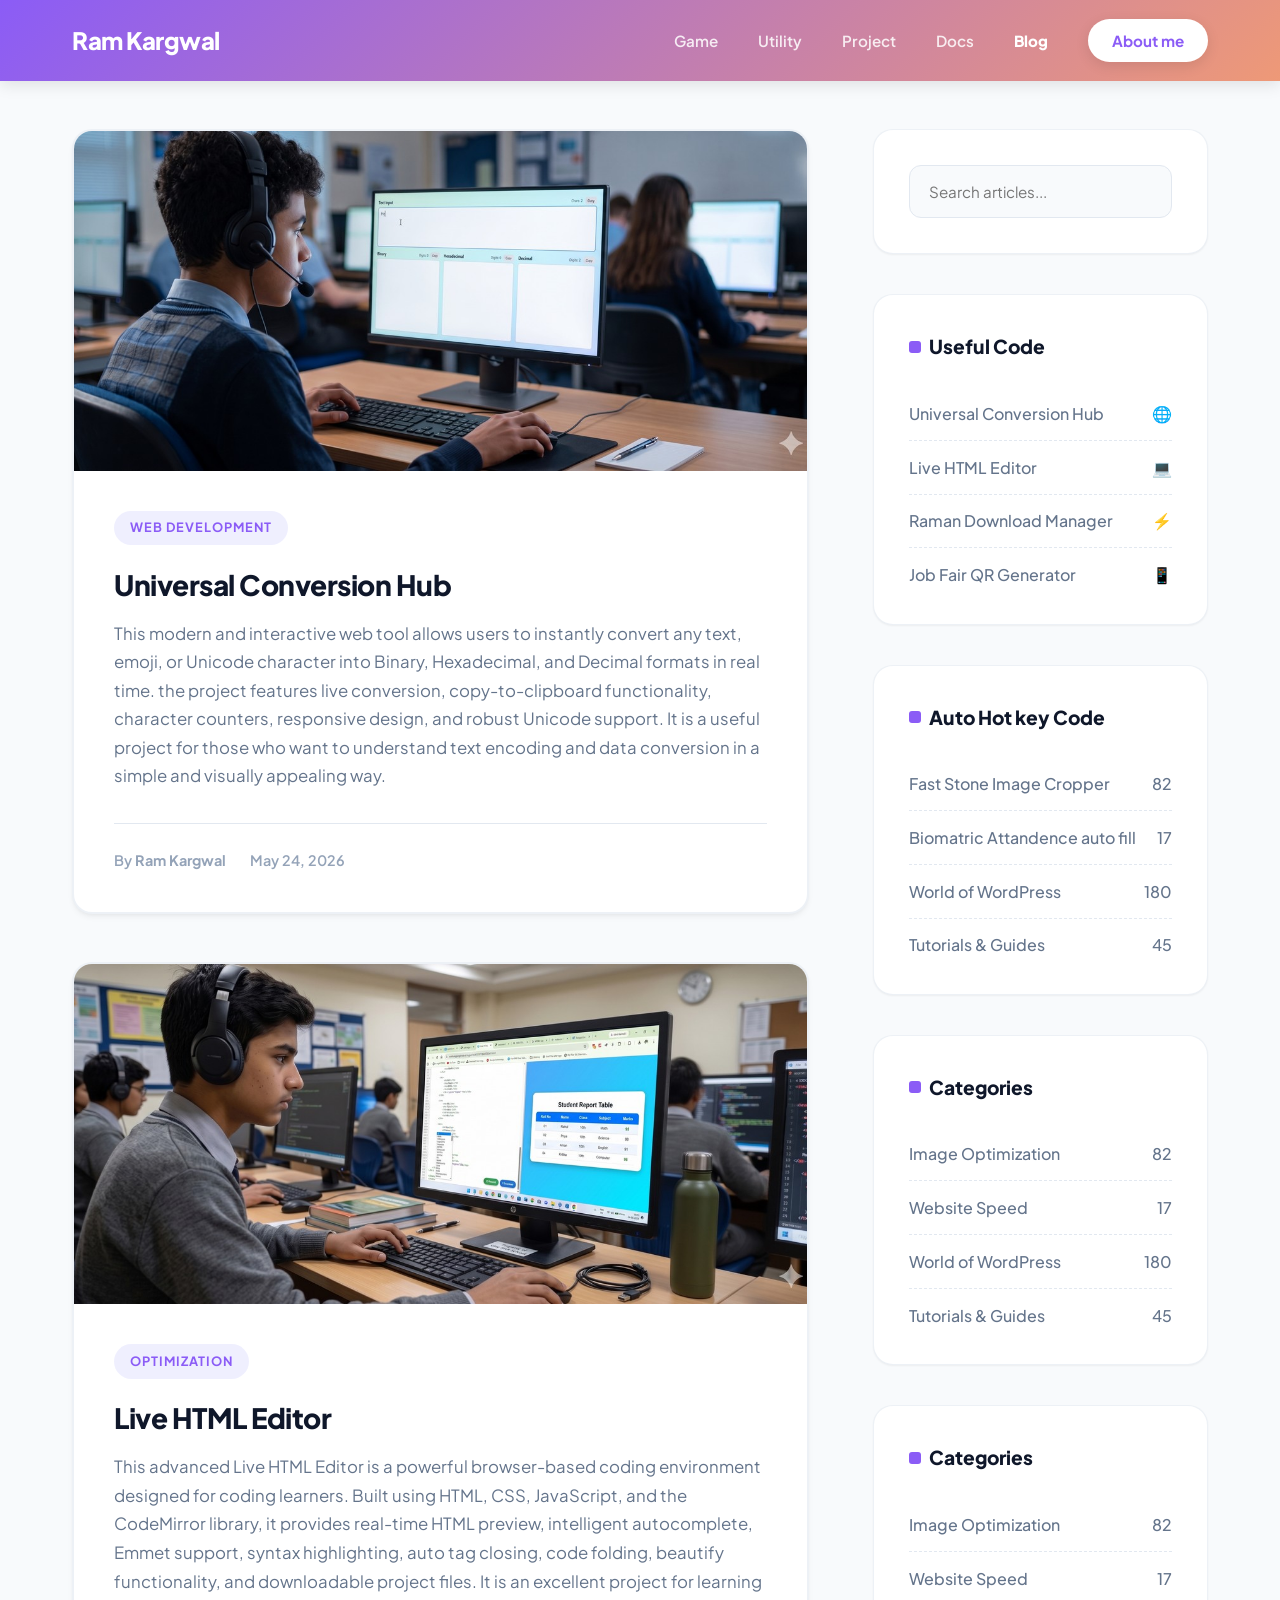
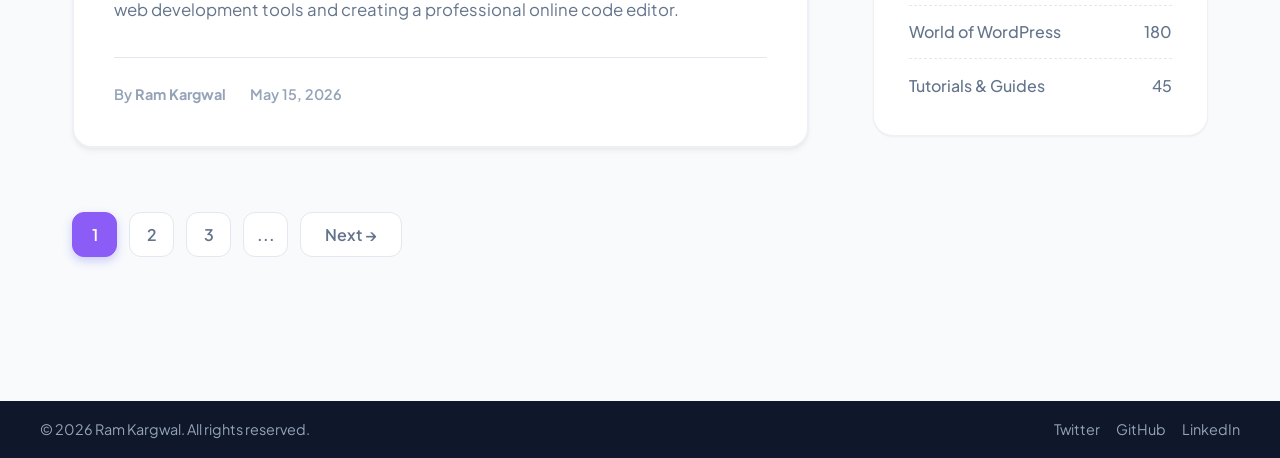
==== index.html @ 0d88bbc6 "Update index.html" ====
<!DOCTYPE html>
<html lang="en">

<head>
  <meta charset="UTF-8">
  <meta name="viewport" content="width=device-width, initial-scale=1.0">
  <title>Ram Kargwal's Ideas</title>
  <!-- Premium Modern Fonts -->
  <link href="https://fonts.googleapis.com/css2?family=Plus+Jakarta+Sans:wght@400;500;600;700;800&display=swap"
    rel="stylesheet">
<link rel="icon" type="image/png" href="assets/ramlogo.png">
  <link rel="stylesheet" href="style.css">
</head>

<body>

  <!--Header -->
  <header>
    <div class="nav-container">
      <a href="#" class="logo">Ram Kargwal</a>
      <nav>
        <ul>
          <li><a href="#">Game</a></li>
          <li><a href="#">Utility</a></li>
          <li><a href="#">Project</a></li>
          <li><a href="#">Docs</a></li>
          <li><a style="color: #ffffff; font-weight: 800;" href="#">Blog</a></li>
          <li><a href="#" class="btn-signup">About me</a></li>
        </ul>
      </nav>
    </div>
  </header>

  <!-- Main Layout -->
  <div class="container">

    <!-- Left Column: Posts -->
    <main class="main-content">

      <!-- Post 1 -->
      <article class="post-card">
        <div class="post-image-wrapper">
          <div class="post-image"
            style="background-image: url('assets/unversal converter.jpg');">
          </div>
        </div>
        <div class="post-content">
          <span class="category-tag">Web Development</span>
          <h2 class="post-title"><a href="pages/Unicode Converter.html">Universal Conversion Hub</a></h2>
          <p class="post-excerpt">This modern and interactive web tool allows users to instantly convert any text, emoji, or Unicode character into Binary, Hexadecimal, and Decimal formats in real time. the project features live conversion, copy-to-clipboard functionality, character counters, responsive design, and robust Unicode support. It is a useful project for those who want to understand text encoding and data conversion in a simple and visually appealing way.</p>
          <div class="post-meta">
            <span>By <strong>Ram Kargwal</strong></span>
            <span>May 24, 2026</span>
          </div>
        </div>
      </article>

      <!-- Post 2 -->
      <article class="post-card">
        <div class="post-image-wrapper">
          <div class="post-image"
            style="background-image: url('assets/Live HTML Editor.jpg');">
          </div>
        </div>
        <div class="post-content">
          <span class="category-tag">Optimization</span>
          <h2 class="post-title"><a href="pages/Live HTML Editor.html">Live HTML Editor</a></h2>
          <p class="post-excerpt">This advanced Live HTML Editor is a powerful browser-based coding environment designed for coding learners. Built using HTML, CSS, JavaScript, and the CodeMirror library, it provides real-time HTML preview, intelligent autocomplete, Emmet support, syntax highlighting, auto tag closing, code folding, beautify functionality, and downloadable project files. It is an excellent project for learning web development tools and creating a professional online code editor.</p>
          <div class="post-meta">
            <span>By <strong>Ram Kargwal</strong></span>
            <span>May 15, 2026</span>
          </div>
        </div>
      </article>

      <!-- Pagination -->
      <div class="pagination">
        <span class="active">1</span>
        <a href="#">2</a>
        <a href="#">3</a>
        <span>...</span>
        <a href="#" class="next-btn">Next &rarr;</a>
      </div>

    </main>

    <!-- Right Column: Sidebar -->
    <aside class="sidebar">

      <div class="widget">
        <input type="text" class="search-box" placeholder="Search articles...">
      </div>

      <div class="widget">
        <h3>Useful Code</h3>
        <ul class="widget-list">
          <li><a href="pages/Unicode Converter.html">Universal Conversion Hub <span>🌐</span></a></li>
          <li><a href="pages/Live HTML Editor.html">Live HTML Editor <span>💻</span></a></li>
          <li><a href="assets/RamanADM.py">Raman Download Manager <span>⚡</span></a></li>
          <li><a href="pages/job-fair-qr-generator.html">Job Fair QR Generator <span>📱</span></a></li>
        </ul>
      </div>

      <div class="widget">
        <h3>Auto Hot key Code</h3>
        <ul class="widget-list">
          <li><a href="#">Fast Stone Image Cropper <span>82</span></a></li>
          <li><a href="#">Biomatric Attandence auto fill <span>17</span></a></li>
          <li><a href="#">World of WordPress <span>180</span></a></li>
          <li><a href="#">Tutorials & Guides <span>45</span></a></li>
        </ul>
      </div>
      
      <div class="widget">
        <h3>Categories</h3>
        <ul class="widget-list">
          <li><a href="#">Image Optimization <span>82</span></a></li>
          <li><a href="#">Website Speed <span>17</span></a></li>
          <li><a href="#">World of WordPress <span>180</span></a></li>
          <li><a href="#">Tutorials & Guides <span>45</span></a></li>
        </ul>
      </div>
      
      <div class="widget">
        <h3>Categories</h3>
        <ul class="widget-list">
          <li><a href="#">Image Optimization <span>82</span></a></li>
          <li><a href="#">Website Speed <span>17</span></a></li>
          <li><a href="#">World of WordPress <span>180</span></a></li>
          <li><a href="#">Tutorials & Guides <span>45</span></a></li>
        </ul>
      </div>

    </aside>

  </div>

  <!-- Footer -->
  <footer>

    <div class="footer-bottom">
      <p>&copy; 2026 Ram Kargwal. All rights reserved.</p>
      <div style="display: flex; gap: 1rem;">
        <a href="#">Twitter</a>
        <a href="#">GitHub</a>
        <a href="#">LinkedIn</a>
      </div>
    </div>
  </footer>

</body>

</html>
---- style.css ----
/* --- CSS VARIABLES & RESET --- */
    :root {
      /* Color Palette */
      /* Soft Modern */
      --primary: #8b5cf6;
      --primary-light: #a78bfa;
      --secondary: #ee9977;
      --bg-body: #f8fafc;
      --bg-surface: #ffffff;
      /* Text Colors */
      --text-main: #0f172a;
      --text-muted: #64748b;
      --text-light: #94a3b8;

      /* UI Elements */
      --border-soft: #e2e8f0;
      --shadow-sm: 0 1px 2px 0 rgb(0 0 0 / 0.05);
      --shadow-md: 0 4px 6px -1px rgb(0 0 0 / 0.05), 0 2px 4px -2px rgb(0 0 0 / 0.05);
      --shadow-hover: 0 20px 25px -5px rgb(0 0 0 / 0.1), 0 8px 10px -6px rgb(0 0 0 / 0.1);

      /* Transitions */
      --transition: all 0.3s cubic-bezier(0.4, 0, 0.2, 1);
    }

    * {
      margin: 0;
      padding: 0;
      box-sizing: border-box;
      font-family: 'Plus Jakarta Sans', sans-serif;
    }

    body {
      background-color: var(--bg-body);
      color: var(--text-main);
      line-height: 1.7;
      -webkit-font-smoothing: antialiased;
    }

    a {
      text-decoration: none;
      color: inherit;
      transition: var(--transition);
    }

    ul {
      list-style: none;
    }

    /* --- HEADER & NAVIGATION (UPDATED TO COLORFUL) --- */
    header {
      /* Applied a vibrant gradient background */
      background: linear-gradient(135deg, var(--primary), var(--secondary));
      box-shadow: 0 4px 15px rgba(0, 0, 0, 0.1);
      position: sticky;
      top: 0;
      z-index: 1000;
    }

    .nav-container {
      max-width: 1200px;
      margin: 0 auto;
      padding: 1.25rem 2rem;
      display: flex;
      justify-content: space-between;
      align-items: center;
    }

    .logo {
      font-size: 1.5rem;
      font-weight: 800;
      color: #ffffff;
      /* Changed to white for visibility */
      letter-spacing: -0.5px;
    }

    nav ul {
      display: flex;
      gap: 2.5rem;
      align-items: center;
    }

    nav a {
      font-weight: 600;
      color: rgba(255, 255, 255, 0.85);
      /* Lightened text for the dark background */
      font-size: 0.95rem;
    }

    nav a:hover {
      color: #ffffff;
    }

    .btn-signup {
      background: #ffffff;
      /* Changed button to white */
      color: var(--primary) !important;
      /* Button text is now primary color */
      padding: 0.75rem 1.5rem;
      border-radius: 50px;
      font-weight: 700;
      box-shadow: 0 4px 14px 0 rgba(0, 0, 0, 0.1);
    }

    .btn-signup:hover {
      transform: translateY(-2px);
      box-shadow: 0 6px 20px rgba(0, 0, 0, 0.15);
      background: #f8fafc;
    }

    /* --- MAIN LAYOUT --- */
    .container {
      max-width: 1200px;
      margin: 3rem auto 0 auto;
      /* Added top margin since hero is removed */
      padding: 0 2rem;
      display: flex;
      gap: 4rem;
    }

    .main-content {
      flex: 2.2;
    }

    .sidebar {
      flex: 1;
    }

    /* --- BLOG POST CARDS --- */
    .post-card {
      background: var(--bg-surface);
      border-radius: 20px;
      overflow: hidden;
      margin-bottom: 3rem;
      box-shadow: var(--shadow-md);
      border: 2px solid rgba(226, 232, 240, 0.6);
      transition: var(--transition);
    }

    .post-card:hover {
      transform: translateY(-5px);
      box-shadow: var(--shadow-hover);
    }

    .post-image-wrapper {
      width: 100%;
      height: 340px;
      overflow: hidden;
    }

    .post-image {
      width: 100%;
      height: 100%;
      background-color: #e2e8f0;
      background-image: url('https://images.unsplash.com/photo-1498050108023-c5249f4df085?auto=format&fit=crop&w=1200&q=80');
      background-size: cover;
      background-position: center;
      transition: transform 0.6s cubic-bezier(0.25, 1, 0.5, 1);
    }

    .post-card:hover .post-image {
      transform: scale(1.05);
    }

    .post-content {
      padding: 2.5rem;
    }

    .category-tag {
      background: rgba(99, 102, 241, 0.1);
      color: var(--primary);
      font-size: 0.8rem;
      font-weight: 700;
      text-transform: uppercase;
      letter-spacing: 1px;
      padding: 0.4rem 1rem;
      border-radius: 50px;
      display: inline-block;
      margin-bottom: 1.2rem;
    }

    .post-title {
      font-size: 1.75rem;
      font-weight: 800;
      margin-bottom: 1rem;
      line-height: 1.4;
      letter-spacing: -0.5px;
    }

    .post-title a:hover {
      color: var(--primary);
    }

    .post-excerpt {
      color: var(--text-muted);
      margin-bottom: 2rem;
      font-size: 1.05rem;
    }

    .post-meta {
      display: flex;
      align-items: center;
      gap: 1.5rem;
      font-size: 0.9rem;
      color: var(--text-light);
      font-weight: 600;
      border-top: 1px solid var(--border-soft);
      padding-top: 1.5rem;
    }

    /* --- PAGINATION --- */
    .pagination {
      display: flex;
      gap: 0.75rem;
      margin: 4rem 0;
      align-items: center;
    }

    .pagination span,
    .pagination a {
      width: 45px;
      height: 45px;
      display: flex;
      align-items: center;
      justify-content: center;
      background: var(--bg-surface);
      border: 1px solid var(--border-soft);
      border-radius: 12px;
      font-weight: 600;
      color: var(--text-muted);
      transition: var(--transition);
    }

    .pagination .active {
      background: var(--primary);
      color: white;
      border-color: var(--primary);
      box-shadow: 0 4px 10px rgba(99, 102, 241, 0.3);
    }

    .pagination a:hover {
      border-color: var(--primary);
      color: var(--primary);
      transform: translateY(-2px);
    }

    .pagination .next-btn {
      width: auto;
      padding: 0 1.5rem;
    }

    /* --- SIDEBAR WIDGETS --- */
    .widget {
      background: var(--bg-surface);
      padding: 2.2rem;
      border-radius: 20px;
      margin-bottom: 2.5rem;
      box-shadow: var(--shadow-sm);
      border: 1px solid rgba(226, 232, 240, 0.6);
    }

    .widget h3 {
      font-size: 1.2rem;
      font-weight: 800;
      margin-bottom: 1.5rem;
      color: var(--text-main);
      display: flex;
      align-items: center;
      gap: 0.5rem;
    }

    /* Small accent line next to widget titles */
    .widget h3::before {
      content: '';
      display: block;
      width: 12px;
      height: 12px;
      border-radius: 3px;
      background: var(--primary);
    }

    .search-box {
      width: 100%;
      padding: 1rem 1.2rem;
      border: 1px solid var(--border-soft);
      border-radius: 12px;
      font-size: 0.95rem;
      background: var(--bg-body);
      transition: var(--transition);
      outline: none;
    }

    .search-box:focus {
      border-color: var(--primary);
      background: white;
      box-shadow: 0 0 0 4px rgba(99, 102, 241, 0.1);
    }

    .widget-list li {
      padding: 0.8rem 0;
      border-bottom: 1px dashed var(--border-soft);
    }

    .widget-list li:last-child {
      border-bottom: none;
      padding-bottom: 0;
    }

    .widget-list a {
      color: var(--text-muted);
      font-weight: 500;
      display: flex;
      justify-content: space-between;
      align-items: center;
    }

    .widget-list a:hover {
      color: var(--primary);
      padding-left: 5px;
    }

    /* --- FOOTER --- */
    footer {
      background-color: #0f172a;
      color: #94a3b8;
      padding: 1rem 1rem 1rem 1rem;
      margin-top: 5rem;
    }

    .footer-grid {
      max-width: 1200px;
      margin: 0 auto;
      display: grid;
      grid-template-columns: repeat(auto-fit, minmax(200px, 1fr));
      gap: 3rem;
      border-bottom: 1px solid #1e293b;
      padding-bottom: 4rem;
      margin-bottom: 2rem;
    }

    .footer-col h4 {
      color: white;
      font-size: 1.1rem;
      font-weight: 700;
      margin-bottom: 1.8rem;
    }

    .footer-col ul li {
      margin-bottom: 1rem;
    }

    .footer-col a:hover {
      color: white;
    }

    .footer-bottom {
      max-width: 1200px;
      margin: 0 auto;
      display: flex;
      justify-content: space-between;
      align-items: center;
      font-size: 0.9rem;
    }

    /* --- RESPONSIVE DESIGN --- */
    @media (max-width: 960px) {
      .container {
        flex-direction: column;
      }

      nav ul {
        display: none;
      }

      .post-image-wrapper {
        height: 240px;
      }

      .footer-bottom {
        flex-direction: column;
        gap: 1rem;
        text-align: center;
      }
    }
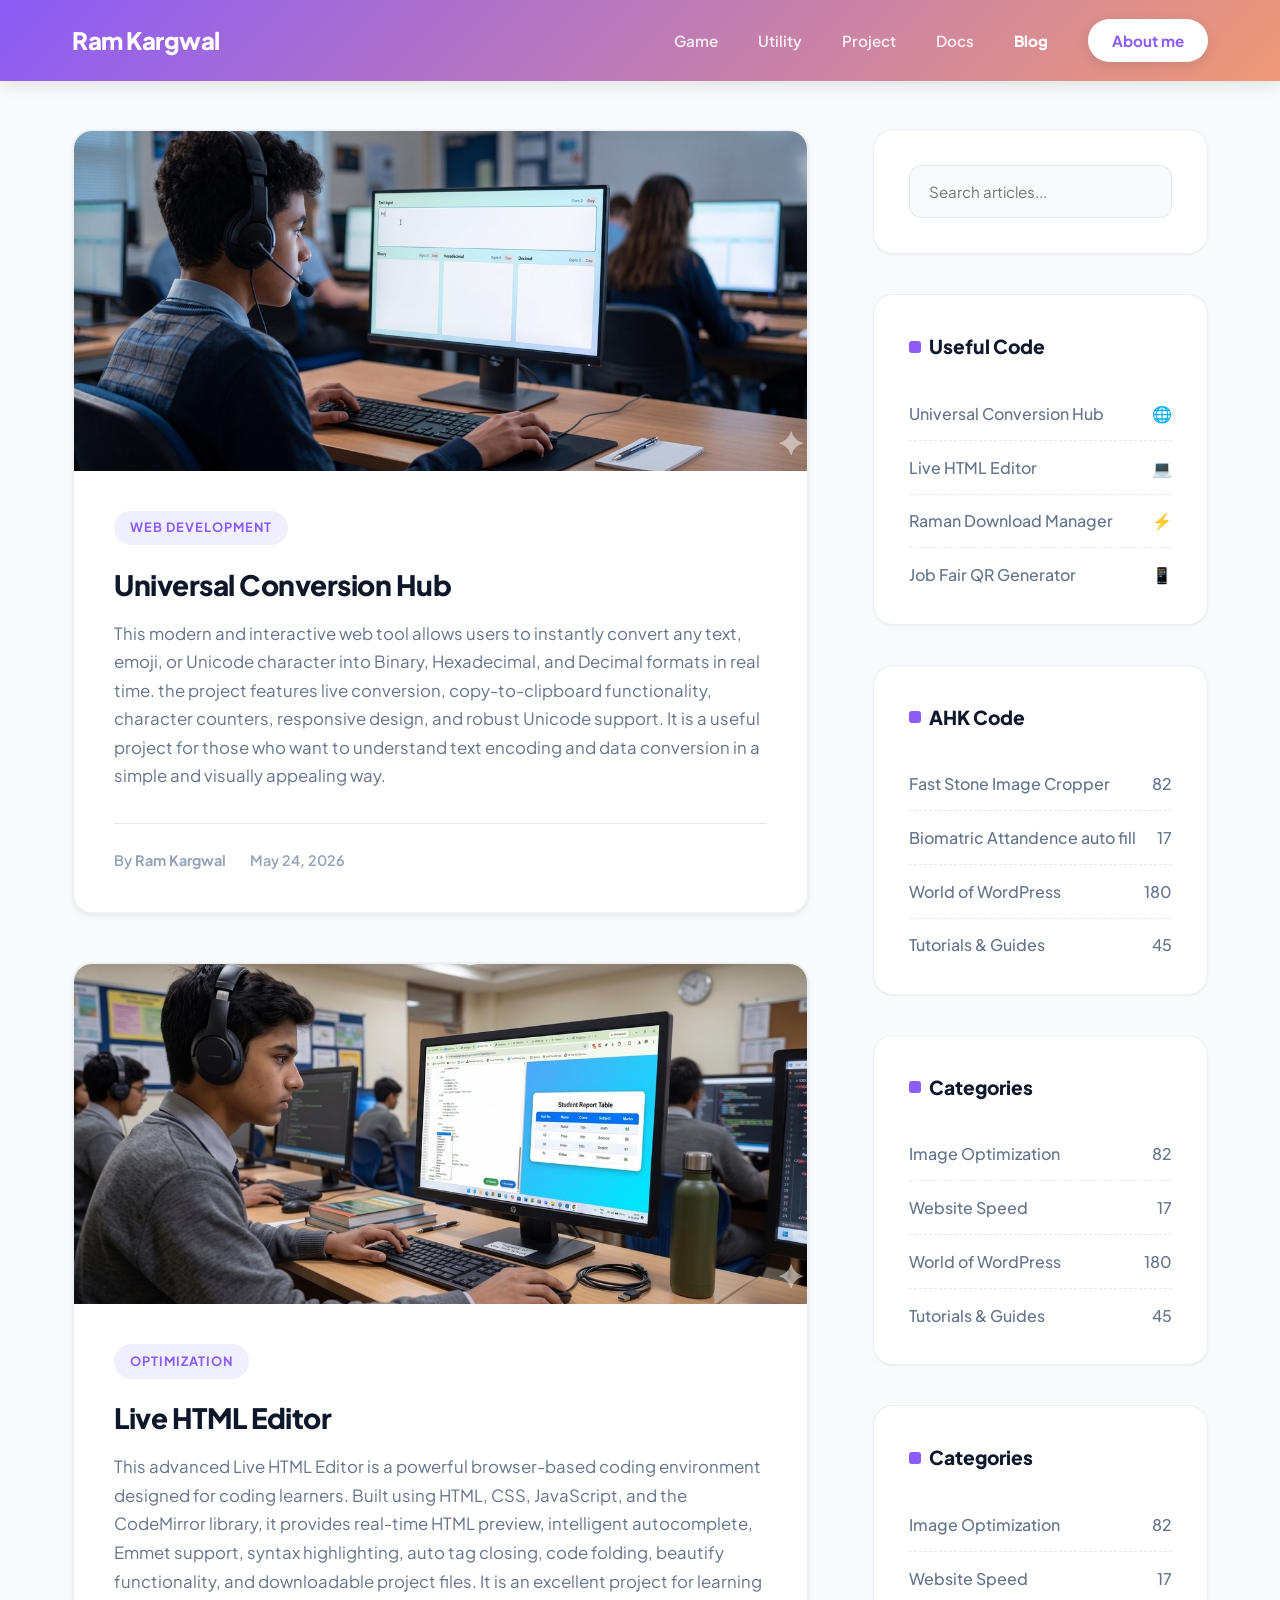
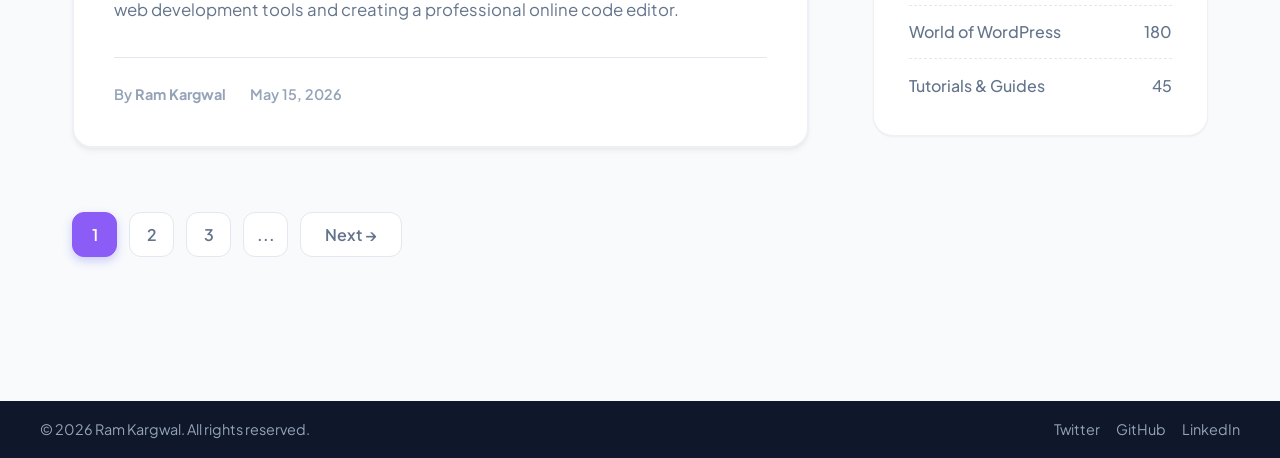
==== commit 203ab365: "Update index.html" ====
--- a/index.html
+++ b/index.html
@@ -102,7 +102,7 @@
       </div>
 
       <div class="widget">
-        <h3>Auto Hot key Code</h3>
+        <h3>AHK Code</h3>
         <ul class="widget-list">
           <li><a href="#">Fast Stone Image Cropper <span>82</span></a></li>
           <li><a href="#">Biomatric Attandence auto fill <span>17</span></a></li>
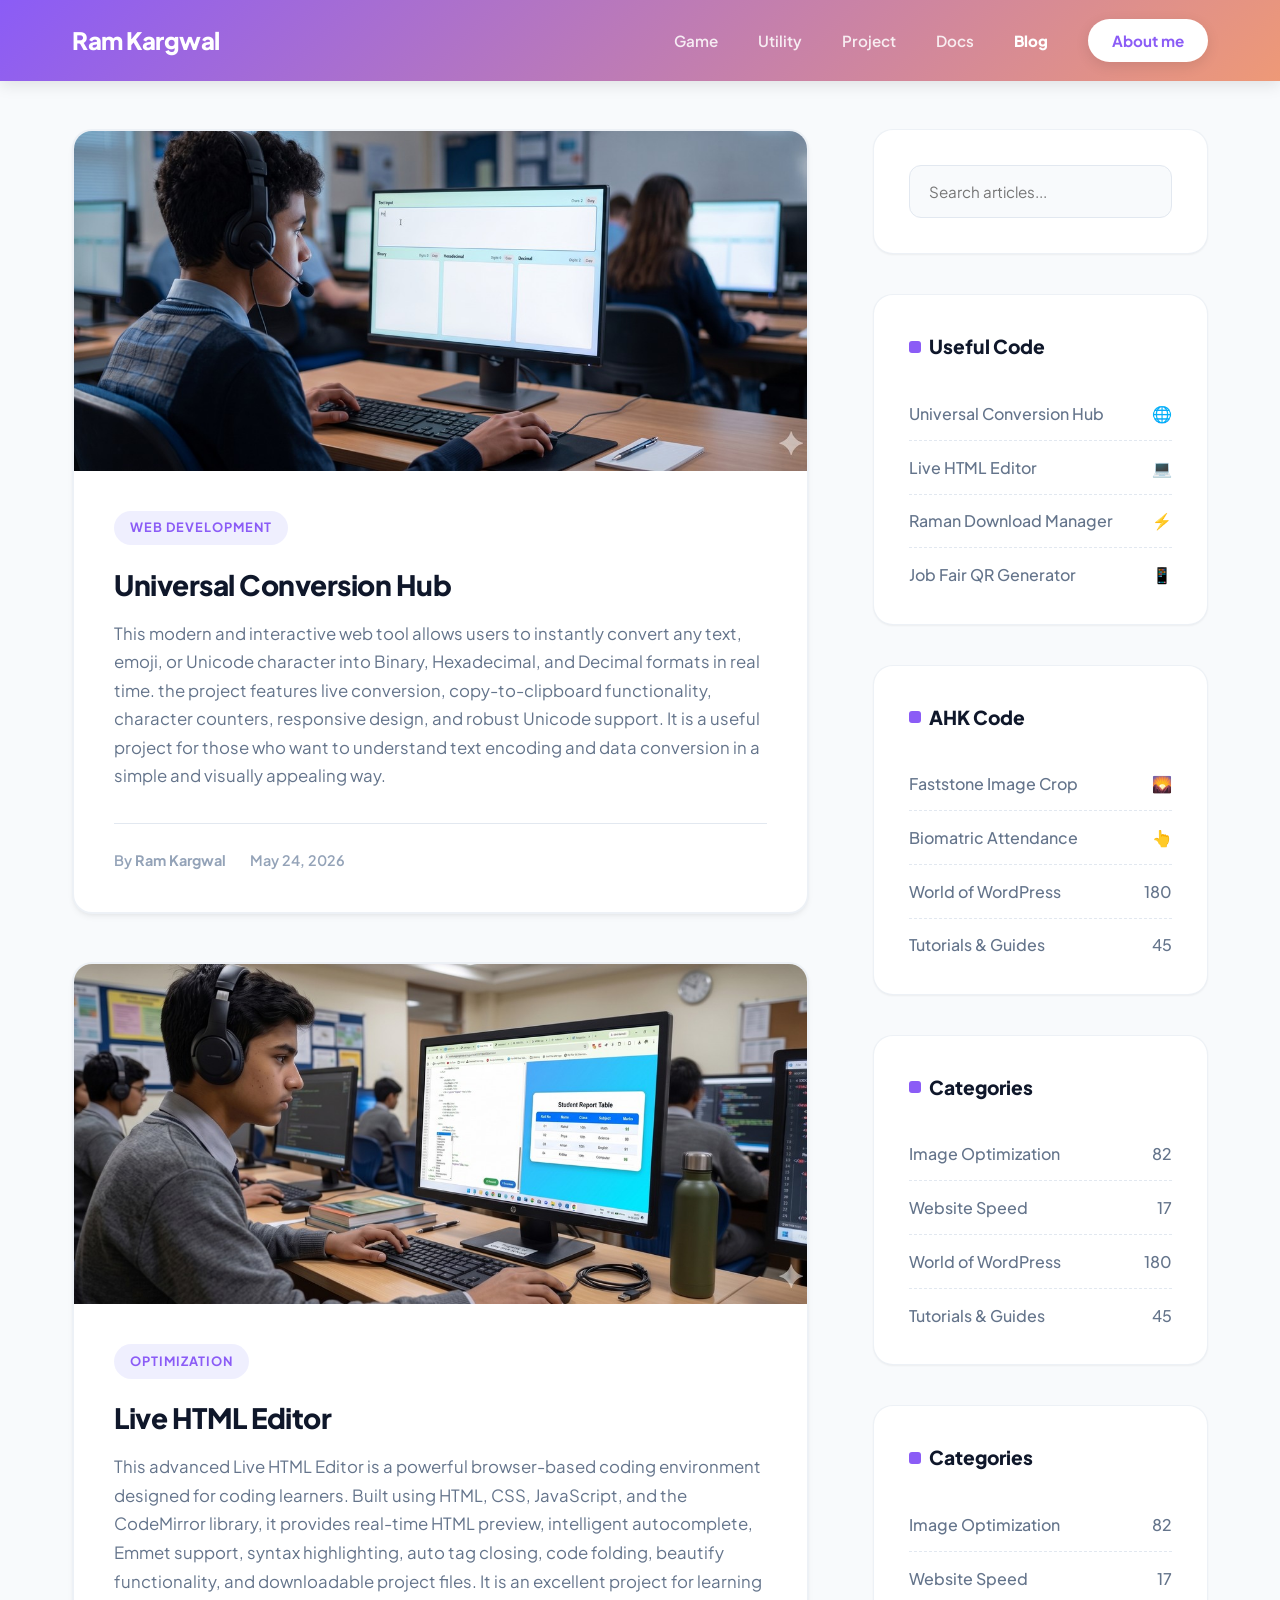
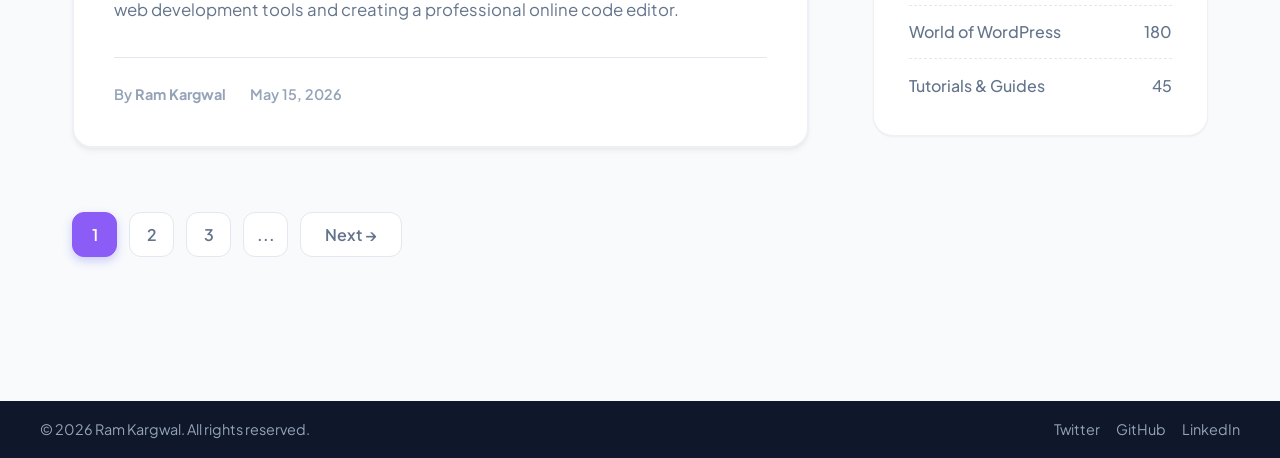
==== commit f5888db3: "Update index.html" ====
--- a/index.html
+++ b/index.html
@@ -104,8 +104,8 @@
       <div class="widget">
         <h3>AHK Code</h3>
         <ul class="widget-list">
-          <li><a href="#">Fast Stone Image Cropper <span>82</span></a></li>
-          <li><a href="#">Biomatric Attandence auto fill <span>17</span></a></li>
+          <li><a href="#">Faststone Image Crop <span>🌄</span></a></li>
+          <li><a href="#">Biomatric Attendance <span>👆</span></a></li>
           <li><a href="#">World of WordPress <span>180</span></a></li>
           <li><a href="#">Tutorials & Guides <span>45</span></a></li>
         </ul>
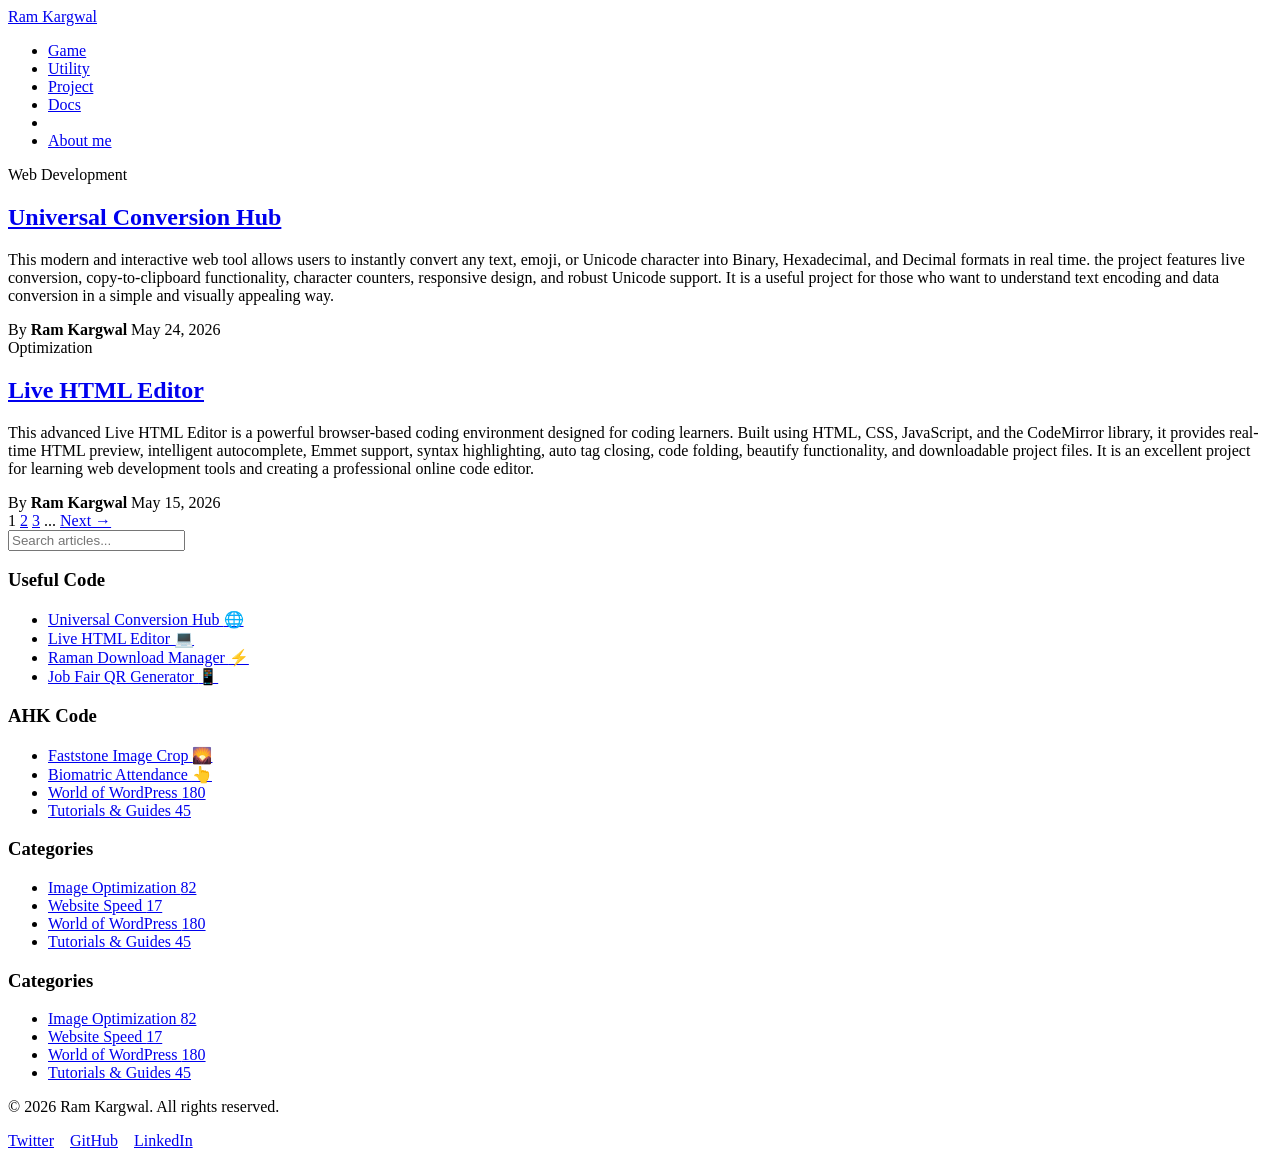
==== commit 4226f414: "Update index.html" ====
--- a/index.html
+++ b/index.html
@@ -9,7 +9,7 @@
   <link href="https://fonts.googleapis.com/css2?family=Plus+Jakarta+Sans:wght@400;500;600;700;800&display=swap"
     rel="stylesheet">
 <link rel="icon" type="image/png" href="assets/ramlogo.png">
-  <link rel="stylesheet" href="style.css">
+  <link rel="style/style.css" href="style.css">
 </head>
 
 <body>
@@ -104,7 +104,7 @@
       <div class="widget">
         <h3>AHK Code</h3>
         <ul class="widget-list">
-          <li><a href="#">Faststone Image Crop <span>🌄</span></a></li>
+          <li><a href="pages/AutoHotkey Script.html">Faststone Image Crop <span>🌄</span></a></li>
           <li><a href="#">Biomatric Attendance <span>👆</span></a></li>
           <li><a href="#">World of WordPress <span>180</span></a></li>
           <li><a href="#">Tutorials & Guides <span>45</span></a></li>
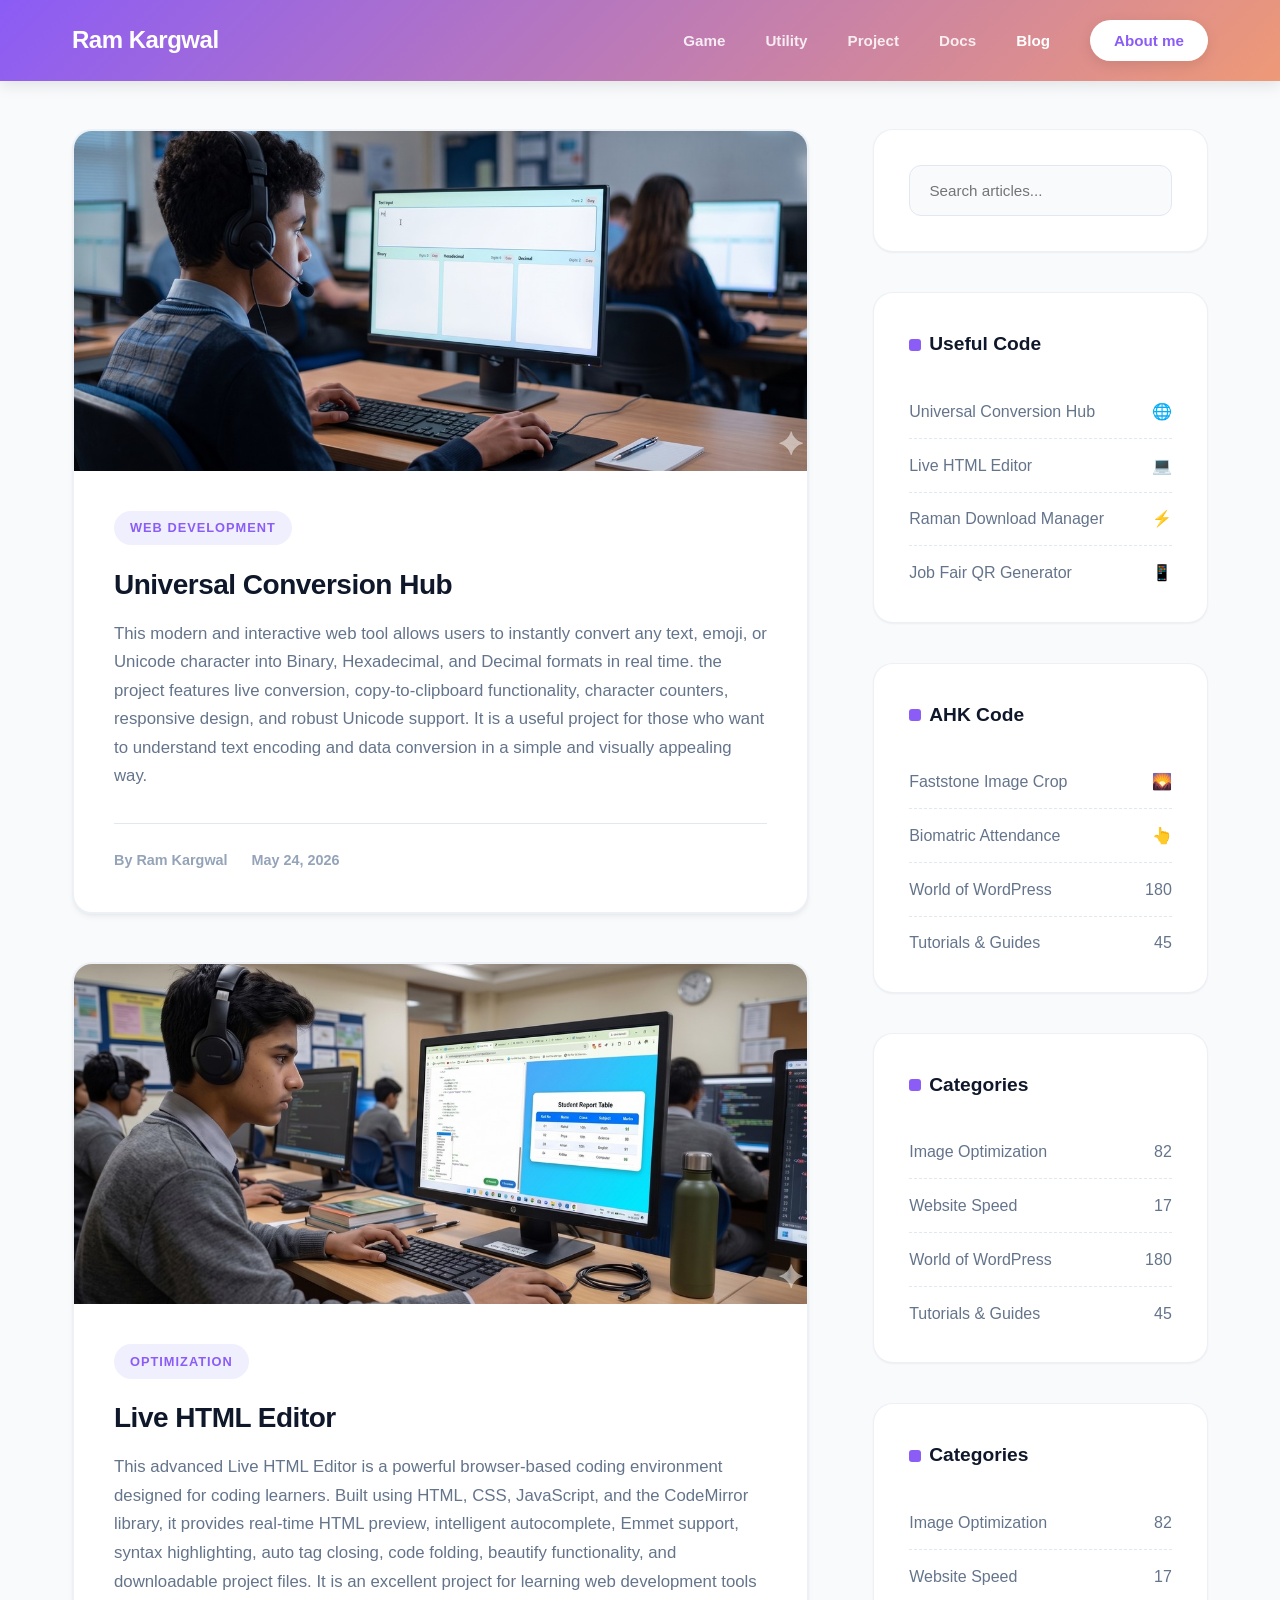
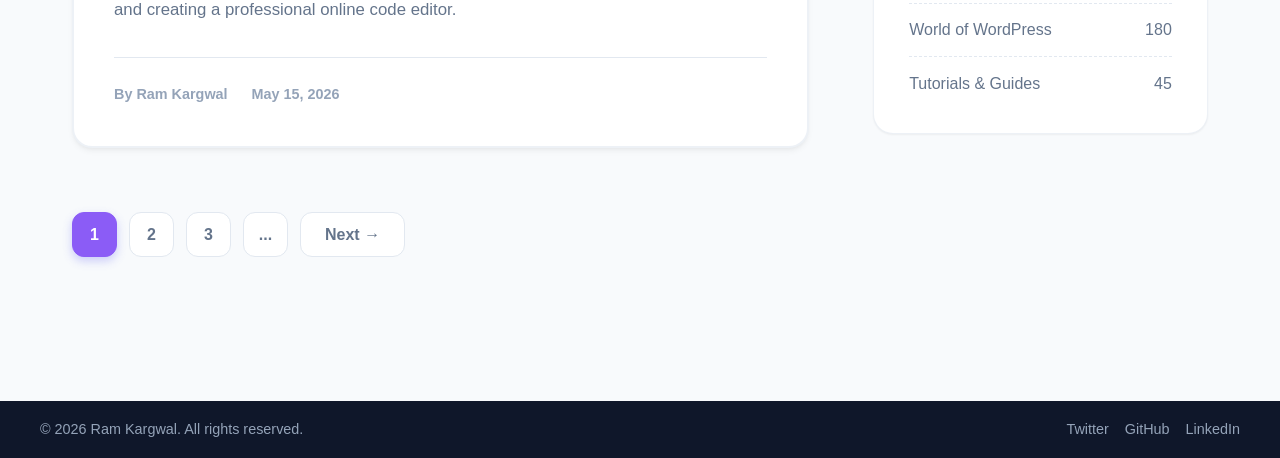
==== commit 8984e018: "Update index.html" ====
--- a/index.html
+++ b/index.html
@@ -7,9 +7,9 @@
   <title>Ram Kargwal's Ideas</title>
   <!-- Premium Modern Fonts -->
   <link href="https://fonts.googleapis.com/css2?family=Plus+Jakarta+Sans:wght@400;500;600;700;800&display=swap"
-    rel="stylesheet">
+    rel="style/style.css">
 <link rel="icon" type="image/png" href="assets/ramlogo.png">
-  <link rel="style/style.css" href="style.css">
+  <link rel="stylesheet" href="style/style.css">
 </head>
 
 <body>
--- a/style/style.css
+++ b/style/style.css
@@ -0,0 +1,383 @@
+    /* --- CSS VARIABLES & RESET --- */
+    :root {
+      /* Color Palette */
+      /* Soft Modern */
+      --primary: #8b5cf6;
+      --primary-light: #a78bfa;
+      --secondary: #ee9977;
+      --bg-body: #f8fafc;
+      --bg-surface: #ffffff;
+      /* Text Colors */
+      --text-main: #0f172a;
+      --text-muted: #64748b;
+      --text-light: #94a3b8;
+
+      /* UI Elements */
+      --border-soft: #e2e8f0;
+      --shadow-sm: 0 1px 2px 0 rgb(0 0 0 / 0.05);
+      --shadow-md: 0 4px 6px -1px rgb(0 0 0 / 0.05), 0 2px 4px -2px rgb(0 0 0 / 0.05);
+      --shadow-hover: 0 20px 25px -5px rgb(0 0 0 / 0.1), 0 8px 10px -6px rgb(0 0 0 / 0.1);
+
+      /* Transitions */
+      --transition: all 0.3s cubic-bezier(0.4, 0, 0.2, 1);
+    }
+
+    * {
+      margin: 0;
+      padding: 0;
+      box-sizing: border-box;
+      font-family: 'Plus Jakarta Sans', sans-serif;
+    }
+
+    body {
+      background-color: var(--bg-body);
+      color: var(--text-main);
+      line-height: 1.7;
+      -webkit-font-smoothing: antialiased;
+    }
+
+    a {
+      text-decoration: none;
+      color: inherit;
+      transition: var(--transition);
+    }
+
+    ul {
+      list-style: none;
+    }
+
+    /* --- HEADER & NAVIGATION (UPDATED TO COLORFUL) --- */
+    header {
+      /* Applied a vibrant gradient background */
+      background: linear-gradient(135deg, var(--primary), var(--secondary));
+      box-shadow: 0 4px 15px rgba(0, 0, 0, 0.1);
+      position: sticky;
+      top: 0;
+      z-index: 1000;
+    }
+
+    .nav-container {
+      max-width: 1200px;
+      margin: 0 auto;
+      padding: 1.25rem 2rem;
+      display: flex;
+      justify-content: space-between;
+      align-items: center;
+    }
+
+    .logo {
+      font-size: 1.5rem;
+      font-weight: 800;
+      color: #ffffff;
+      /* Changed to white for visibility */
+      letter-spacing: -0.5px;
+    }
+
+    nav ul {
+      display: flex;
+      gap: 2.5rem;
+      align-items: center;
+    }
+
+    nav a {
+      font-weight: 600;
+      color: rgba(255, 255, 255, 0.85);
+      /* Lightened text for the dark background */
+      font-size: 0.95rem;
+    }
+
+    nav a:hover {
+      color: #ffffff;
+    }
+
+    .btn-signup {
+      background: #ffffff;
+      /* Changed button to white */
+      color: var(--primary) !important;
+      /* Button text is now primary color */
+      padding: 0.75rem 1.5rem;
+      border-radius: 50px;
+      font-weight: 700;
+      box-shadow: 0 4px 14px 0 rgba(0, 0, 0, 0.1);
+    }
+
+    .btn-signup:hover {
+      transform: translateY(-2px);
+      box-shadow: 0 6px 20px rgba(0, 0, 0, 0.15);
+      background: #f8fafc;
+    }
+
+    /* --- MAIN LAYOUT --- */
+    .container {
+      max-width: 1200px;
+      margin: 3rem auto 0 auto;
+      /* Added top margin since hero is removed */
+      padding: 0 2rem;
+      display: flex;
+      gap: 4rem;
+    }
+
+    .main-content {
+      flex: 2.2;
+    }
+
+    .sidebar {
+      flex: 1;
+    }
+
+    /* --- BLOG POST CARDS --- */
+    .post-card {
+      background: var(--bg-surface);
+      border-radius: 20px;
+      overflow: hidden;
+      margin-bottom: 3rem;
+      box-shadow: var(--shadow-md);
+      border: 2px solid rgba(226, 232, 240, 0.6);
+      transition: var(--transition);
+    }
+
+    .post-card:hover {
+      transform: translateY(-5px);
+      box-shadow: var(--shadow-hover);
+    }
+
+    .post-image-wrapper {
+      width: 100%;
+      height: 340px;
+      overflow: hidden;
+    }
+
+    .post-image {
+      width: 100%;
+      height: 100%;
+      background-color: #e2e8f0;
+      background-image: url('https://images.unsplash.com/photo-1498050108023-c5249f4df085?auto=format&fit=crop&w=1200&q=80');
+      background-size: cover;
+      background-position: center;
+      transition: transform 0.6s cubic-bezier(0.25, 1, 0.5, 1);
+    }
+
+    .post-card:hover .post-image {
+      transform: scale(1.05);
+    }
+
+    .post-content {
+      padding: 2.5rem;
+    }
+
+    .category-tag {
+      background: rgba(99, 102, 241, 0.1);
+      color: var(--primary);
+      font-size: 0.8rem;
+      font-weight: 700;
+      text-transform: uppercase;
+      letter-spacing: 1px;
+      padding: 0.4rem 1rem;
+      border-radius: 50px;
+      display: inline-block;
+      margin-bottom: 1.2rem;
+    }
+
+    .post-title {
+      font-size: 1.75rem;
+      font-weight: 800;
+      margin-bottom: 1rem;
+      line-height: 1.4;
+      letter-spacing: -0.5px;
+    }
+
+    .post-title a:hover {
+      color: var(--primary);
+    }
+
+    .post-excerpt {
+      color: var(--text-muted);
+      margin-bottom: 2rem;
+      font-size: 1.05rem;
+    }
+
+    .post-meta {
+      display: flex;
+      align-items: center;
+      gap: 1.5rem;
+      font-size: 0.9rem;
+      color: var(--text-light);
+      font-weight: 600;
+      border-top: 1px solid var(--border-soft);
+      padding-top: 1.5rem;
+    }
+
+    /* --- PAGINATION --- */
+    .pagination {
+      display: flex;
+      gap: 0.75rem;
+      margin: 4rem 0;
+      align-items: center;
+    }
+
+    .pagination span,
+    .pagination a {
+      width: 45px;
+      height: 45px;
+      display: flex;
+      align-items: center;
+      justify-content: center;
+      background: var(--bg-surface);
+      border: 1px solid var(--border-soft);
+      border-radius: 12px;
+      font-weight: 600;
+      color: var(--text-muted);
+      transition: var(--transition);
+    }
+
+    .pagination .active {
+      background: var(--primary);
+      color: white;
+      border-color: var(--primary);
+      box-shadow: 0 4px 10px rgba(99, 102, 241, 0.3);
+    }
+
+    .pagination a:hover {
+      border-color: var(--primary);
+      color: var(--primary);
+      transform: translateY(-2px);
+    }
+
+    .pagination .next-btn {
+      width: auto;
+      padding: 0 1.5rem;
+    }
+
+    /* --- SIDEBAR WIDGETS --- */
+    .widget {
+      background: var(--bg-surface);
+      padding: 2.2rem;
+      border-radius: 20px;
+      margin-bottom: 2.5rem;
+      box-shadow: var(--shadow-sm);
+      border: 1px solid rgba(226, 232, 240, 0.6);
+    }
+
+    .widget h3 {
+      font-size: 1.2rem;
+      font-weight: 800;
+      margin-bottom: 1.5rem;
+      color: var(--text-main);
+      display: flex;
+      align-items: center;
+      gap: 0.5rem;
+    }
+
+    /* Small accent line next to widget titles */
+    .widget h3::before {
+      content: '';
+      display: block;
+      width: 12px;
+      height: 12px;
+      border-radius: 3px;
+      background: var(--primary);
+    }
+
+    .search-box {
+      width: 100%;
+      padding: 1rem 1.2rem;
+      border: 1px solid var(--border-soft);
+      border-radius: 12px;
+      font-size: 0.95rem;
+      background: var(--bg-body);
+      transition: var(--transition);
+      outline: none;
+    }
+
+    .search-box:focus {
+      border-color: var(--primary);
+      background: white;
+      box-shadow: 0 0 0 4px rgba(99, 102, 241, 0.1);
+    }
+
+    .widget-list li {
+      padding: 0.8rem 0;
+      border-bottom: 1px dashed var(--border-soft);
+    }
+
+    .widget-list li:last-child {
+      border-bottom: none;
+      padding-bottom: 0;
+    }
+
+    .widget-list a {
+      color: var(--text-muted);
+      font-weight: 500;
+      display: flex;
+      justify-content: space-between;
+      align-items: center;
+    }
+
+    .widget-list a:hover {
+      color: var(--primary);
+      padding-left: 5px;
+    }
+
+    /* --- FOOTER --- */
+    footer {
+      background-color: #0f172a;
+      color: #94a3b8;
+      padding: 1rem 1rem 1rem 1rem;
+      margin-top: 5rem;
+    }
+
+    .footer-grid {
+      max-width: 1200px;
+      margin: 0 auto;
+      display: grid;
+      grid-template-columns: repeat(auto-fit, minmax(200px, 1fr));
+      gap: 3rem;
+      border-bottom: 1px solid #1e293b;
+      padding-bottom: 4rem;
+      margin-bottom: 2rem;
+    }
+
+    .footer-col h4 {
+      color: white;
+      font-size: 1.1rem;
+      font-weight: 700;
+      margin-bottom: 1.8rem;
+    }
+
+    .footer-col ul li {
+      margin-bottom: 1rem;
+    }
+
+    .footer-col a:hover {
+      color: white;
+    }
+
+    .footer-bottom {
+      max-width: 1200px;
+      margin: 0 auto;
+      display: flex;
+      justify-content: space-between;
+      align-items: center;
+      font-size: 0.9rem;
+    }
+
+    /* --- RESPONSIVE DESIGN --- */
+    @media (max-width: 960px) {
+      .container {
+        flex-direction: column;
+      }
+
+      nav ul {
+        display: none;
+      }
+
+      .post-image-wrapper {
+        height: 240px;
+      }
+
+      .footer-bottom {
+        flex-direction: column;
+        gap: 1rem;
+        text-align: center;
+      }
+    }
